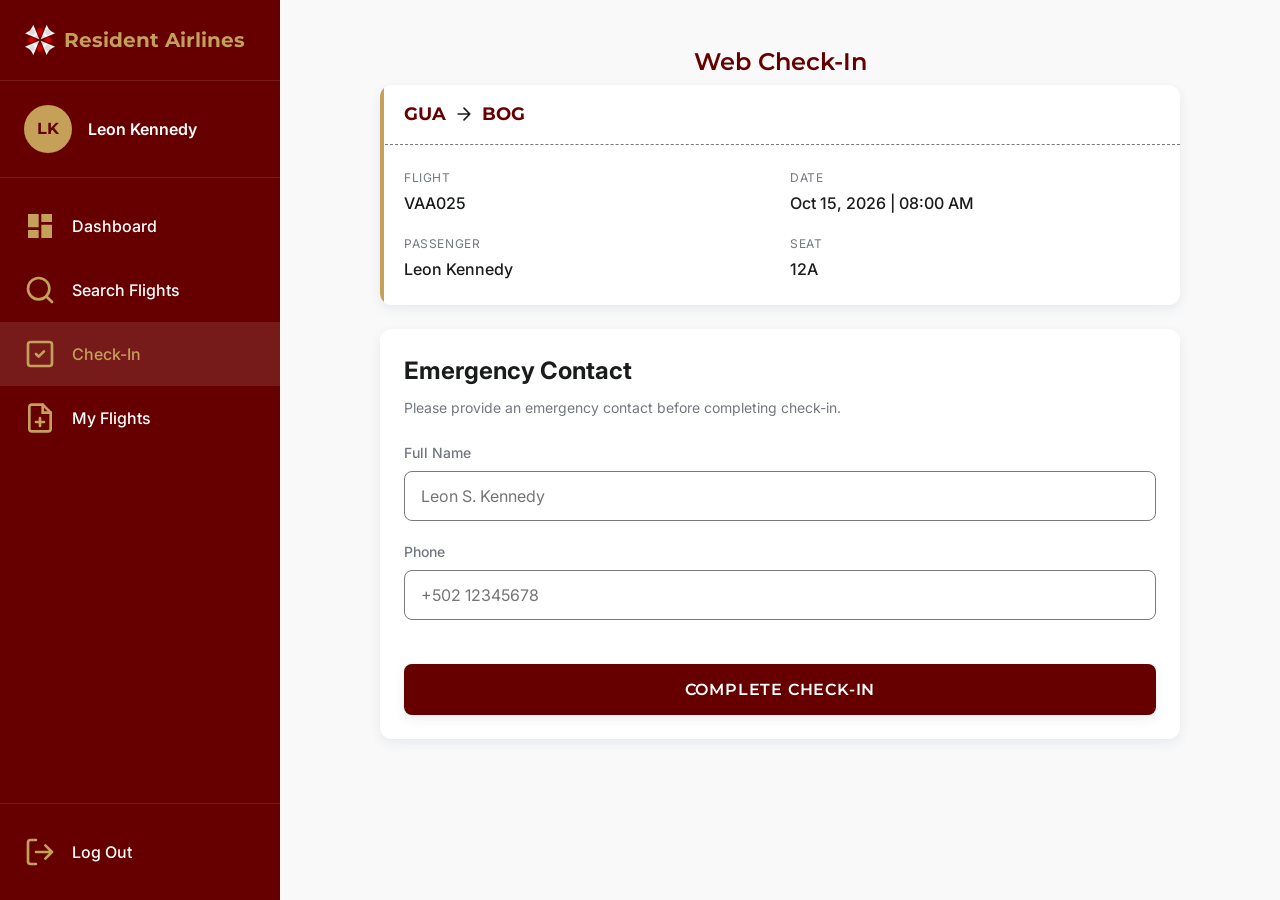
==== checkin.html @ 348cec35 "feat: :sparkles: Update flight card layout with additional body class for styling adjustments" ====
<!DOCTYPE html>
<html lang="en">

<head>
    <meta charset="UTF-8">
    <meta name="viewport" content="width=device-width, initial-scale=1.0">
    <title>Resident Airlines - Check-In</title>
    <link rel="stylesheet" href="./css/style.css">
    <link rel="stylesheet" href="./css/forms.css">
    <link rel="stylesheet" href="./css/layout.css">
    <link rel="stylesheet" href="./css/responsive.css">
</head>

<body>
    <div class="layout layout--dashboard page-content">
        <aside class="sidebar">
            <div class="sidebar__header">
                <div class="sidebar__brand">
                    <svg class="header__logo">
                        <use href="./assets/logo.svg#logo"></use>
                    </svg>
                    <span>Resident Airlines</span>
                </div>
            </div>

            <div class="sidebar__user">
                <div class="sidebar__avatar">LK</div>
                <div class="sidebar__user-info">
                    <span class="sidebar__name">Leon Kennedy</span>
                </div>
            </div>

            <nav class="sidebar__nav">
                <a href="menu.html" class="sidebar__link">
                    <svg class="sidebar__icon">
                        <use href="./assets/icons.svg#grid"></use>
                    </svg>
                    Dashboard
                </a>
                <a href="search-flights.html" class="sidebar__link">
                    <svg class="sidebar__icon">
                        <use href="./assets/icons.svg#search"></use>
                    </svg>
                    Search Flights
                </a>
                <a href="checkin.html" class="sidebar__link sidebar__link--active">
                    <svg class="sidebar__icon">
                        <use href="./assets/icons.svg#check"></use>
                    </svg>
                    Check-In
                </a>
                <a href="my-flights.html" class="sidebar__link">
                    <svg class="sidebar__icon">
                        <use href="./assets/icons.svg#new"></use>
                    </svg>
                    My Flights
                </a>
            </nav>

            <div class="sidebar__footer">
                <a href="index.html" class="sidebar__link sidebar__link--logout">
                    <svg class="sidebar__icon">
                        <use href="./assets/icons.svg#logout"></use>
                    </svg>
                    Log Out
                </a>
            </div>
        </aside>

        <header class="header">
            <div class="header__brand">
                <svg class="logo u-margin-bottom-sm">
                    <use href="./assets/logo.svg#logo"></use>
                </svg>
                <span>Resident Airlines</span>
            </div>
            <div class="header__user">
                <span class="u-margin-right-sm">Hello Leon Kennedy!</span>
                <a href="./index.html" class="btn--link">Log Out</a>
            </div>
        </header>

        <main class="main-content main-content--dashboard">
            <div class="dashboard-inner-content">
                <div class="card-check">
                    <h1 class="card__title u-text-center">Web Check-In</h1>

                    <section class="flight-card u-margin-bottom-md">
                        <div class="flight-card__header">
                            <div class="flight-card__route">
                                GUA
                                <svg class="icon flight__icon">
                                    <use href="./assets/icons.svg#arrow"></use>
                                </svg>
                                BOG
                            </div>
                        </div>
                        <div class="flight-card__body--second">
                            <div class="flight-card__detail">
                                <span class="flight-card__label">Flight</span>
                                <span class="flight-card__value">VAA025</span>
                            </div>
                            <div class="flight-card__detail">
                                <span class="flight-card__label">Date</span>
                                <span class="flight-card__value">Oct 15, 2026 | 08:00 AM</span>
                            </div>
                            <div class="flight-card__detail">
                                <span class="flight-card__label">Passenger</span>
                                <span class="flight-card__value">Leon Kennedy</span>
                            </div>
                            <div class="flight-card__detail">
                                <span class="flight-card__label">Seat</span>
                                <span class="flight-card__value">12A</span>
                            </div>
                        </div>
                    </section>

                    <div class="card">
                        <h2 class="card__title">Emergency Contact</h2>
                        <p class="card__subtitle u-margin-bottom-md">Please provide an emergency contact before
                            completing
                            check-in.</p>

                        <form class="form form--search" action="./menu.html">
                            <div class="form__group">
                                <label class="form__label" for="contact-name">Full Name</label>
                                <input class="form__input" type="text" name="contact-name" id="contact-name"
                                    placeholder="Leon S. Kennedy" required>
                            </div>
                            <div class="form__group">
                                <label class="form__label" for="contact-phone">Phone</label>
                                <input class="form__input" type="tel" name="contact-phone" id="contact-phone"
                                    placeholder="+502 12345678" required>
                            </div>

                            <div class="form__group form__group--full u-margin-top-md">
                                <input class="btn btn--primary" type="submit" value="Complete Check-In">
                            </div>
                        </form>
                    </div>
                </div>
            </div>
        </main>
    </div>
</body>

</html>
---- css/style.css ----
@import url('https://fonts.googleapis.com/css2?family=Inter:wght@400;500;600&family=Montserrat:wght@500;600;700&display=swap');

:root {
  --color-primary: #660000;
  --color-primary-light: #943a3a;
  --color-secondary: #c5a059;
  --color-secondary-light: #e9c176;
  --color-active-secondary: #ffc271;
  --color-background: #f9f9f9;
  --color-surface: #ffffff;
  --color-text-main: #1a1c1c;
  --color-text-muted: #737780;
  --color-border: #7a7a7a;
  --color-error: #ffa939;

  --font-heading: 'Montserrat', sans-serif;
  --font-body: 'Inter', sans-serif;

  --radius-sm: 4px;
  --radius-md: 8px;
  --radius-lg: 12px;
  --radius-xl: 24px;

  --shadow-1: 0 4px 12px rgba(0, 51, 102, 0.08);
  --shadow-hover: 0 8px 24px rgba(0, 51, 102, 0.12);

  --transition-default: all 0.3s ease;
}

*,
*::before,
*::after {
  box-sizing: border-box;
  margin: 0;
  padding: 0;
}

body {
  font-family: var(--font-body);
  background-color: var(--color-background);
  color: var(--color-text-main);
  line-height: 1.5;
}

h1 {
  font-family: var(--font-heading);
  font-weight: 600;
  line-height: 1.2;
  letter-spacing: 0, 02rem;
  color: var(--color-primary);
}

a {
  color: var(--color-primary);
  text-decoration: none;
  transition: var(--transition-default);
}

a:hover,
a:focus {
  color: var(--color-primary-light);
}

.u-text-center {
  text-align: center;
}

.u-margin-top-md {
  margin-top: 1.5rem;
}

.u-margin-bottom-md {
  margin-bottom: 1.5rem;
}

.u-margin-bottom-sm {
  margin-bottom: 0.5rem;
}

.u-display-column {
  display: flex;
  flex-direction: column;
  gap: 1rem;
}

.logo {
  width: 48px;
  height: 48px;
}

.icon {
  display: inline-block;
  width: 48px;
  height: 48px;
  color: var(--color-primary);
  transition: var(--transition-default);
}

.flight__icon {
  width: 20px;
  height: 20px;
  color: var(--color-text-main);
}

.page-content {
  opacity: 0;
  animation: showContent 0.5s ease 0.1s forwards;
}

@keyframes showContent {
  to {
    opacity: 1;
  }
}
---- css/forms.css ----
.form {
  width: 100%;
  display: flex;
  flex-direction: column;
  gap: 1.25rem;
}

.form__group {
  display: flex;
  flex-direction: column;
  gap: 0.5rem;
  position: relative;
}

.form__group--inline {
  flex-direction: row;
  align-items: center;
  justify-content: space-between;
}

.form__label {
  font-size: 0.875rem;
  font-weight: 500;
  color: var(--color-text-muted);
}

.form__input,
.form__select {
  width: 100%;
  padding: 0.875rem 1rem;
  font-family: var(--font-body);
  font-size: 1rem;
  color: var(--color-text-main);
  background-color: var(--color-surface);
  border: 1px solid var(--color-border);
  border-radius: var(--radius-md);
  transition: var(--transition-default);
  outline: none;
}

.form__input:hover,
.form__select:hover {
  border-color: var(--color-text-muted);
}

.form__input:focus,
.form__select:focus,
.form__input:active {
  border-color: var(--color-primary);
  box-shadow: 0 0 0 2px rgba(0, 51, 102, 0.1);
}

.form__checkbox-container {
  display: flex;
  align-items: center;
  gap: 0.5rem;
  cursor: pointer;
  margin-top: 1rem;
}

.form__checkbox {
  appearance: none;
  width: 1.25rem;
  height: 1.25rem;
  border: 1px solid var(--color-border);
  border-radius: var(--radius-sm);
  background-color: var(--color-surface);
  cursor: pointer;
  position: relative;
  transition: var(--transition-default);
}

.form__checkbox:checked {
  background-color: var(--color-primary);
  border-color: var(--color-primary);
  background-image: url("data:image/svg+xml,%3Csvg xmlns='http://www.w3.org/2000/svg' viewBox='0 0 24 24' fill='none' stroke='white' stroke-width='4' stroke-linecap='round' stroke-linejoin='round'%3E%3Cpolyline points='20 6 9 17 4 12'%3E%3C/polyline%3E%3C/svg%3E");
  background-size: 70%;
  background-position: center;
  background-repeat: no-repeat;
}

.btn {
  display: inline-flex;
  align-items: center;
  justify-content: center;
  gap: 0.5rem;
  padding: 1rem 1.5rem;
  font-family: var(--font-heading);
  font-size: 1rem;
  font-weight: 600;
  letter-spacing: 0.05em;
  text-transform: uppercase;
  border: none;
  border-radius: var(--radius-md);
  cursor: pointer;
  transition: var(--transition-default);
  text-align: center;
  width: 100%;
}

.btn--primary {
  background-color: var(--color-primary);
  color: var(--color-surface);
  box-shadow: var(--shadow-1);
}

.btn--primary:hover,
.btn--primary:focus {
  background-color: rgb(95, 0, 0);
  transform: translateY(-2px);
  box-shadow: var(--shadow-hover);
  color: var(--color-surface);
}

.btn--primary:active {
  background-color: #800000;
  transform: translateY(0);
}

.btn--link {
  background: none;
  border: none;
  color: var(--color-primary);
  font-size: 0.875rem;
  font-weight: 500;
  text-decoration: underline;
  padding: 0;
  width: auto;
}

.back-button {
  width: calc(100% - 3rem);
  /* Ajusta el ancho para que no choque con los bordes */

  /* --- NUEVAS PROPIEDADES PARA FIJARLO --- */
  position: fixed;
  bottom: 1.5rem;
  /* Separación del borde inferior de la pantalla */
  left: 1.5rem;
  /* Alineado a la izquierda */
  right: 1.5rem;
  /* Alineado a la derecha (junto con left hace que conserve el ancho) */
  z-index: 100;
  /* Asegura que quede por encima de los demás elementos */
}
---- css/layout.css ----
.layout {
  display: flex;
  flex-direction: column;
  min-height: 100vh;
}

.header {
  background-color: var(--color-surface);
  padding: 1.5rem;
  display: flex;
  align-items: center;
  justify-content: space-between;
  box-shadow: var(--shadow-1);
  position: sticky;
  top: 0;
  z-index: 100;
}

.header__brand {
  display: flex;
  align-items: center;
  gap: 0.5rem;
  color: var(--color-primary);
  font-family: var(--font-heading);
  font-weight: 700;
  font-size: 1.25rem;
}

.header__logo {
  width: 32px;
  height: 32px;
  fill: var(--color-primary);
}

.header__user {
  font-size: 0.875rem;
  font-weight: 500;
}

.main-content {
  flex: 1;
  padding: 2rem 1.5rem;
  display: flex;
  flex-direction: column;
  gap: 0.5rem;
  width: 100%;
  overflow: scroll;
  padding-bottom: 6rem;
  transition: margin-left 0.3s ease, padding 0.3s ease;
}

.main-content--centered {
  justify-content: center;
  align-items: center;
}

/* CARDS */
.card {
  background-color: var(--color-surface);
  border-radius: var(--radius-lg);
  padding: 1.5rem;
  box-shadow: var(--shadow-1);
  transition: var(--transition-default);
}

.card-check {
  max-width: 800px;
  margin: 0 auto;
  width: 100%
}

.card:hover {
  box-shadow: var(--shadow-hover);
  transform: translateY(-2px);
}

.card__header {
  display: flex;
  flex-direction: column;
  align-items: center;
  text-align: center;
  margin-bottom: 1rem;
}

.card__title {
  font-size: 1.5rem;
  margin-bottom: 0.5rem;
}

.card__subtitle {
  color: var(--color-text-muted);
  font-size: 0.875rem;
}

.card__big-text {
  font-size: 1.1rem;
}

.subtext {
  color: var(--color-text-muted);
  font-size: 0.875rem;
  text-align: justify;
}

.auth-container {
  width: 100%;
  max-width: 400px;
}

.grid {
  display: grid;
  gap: 1.5rem;
  grid-template-columns: 1fr;
}

.grid_flight {
  grid-template-columns: 1fr;
}

.action-card {
  display: flex;
  flex-direction: column;
  align-items: center;
  justify-content: center;
  text-align: center;
  padding: 2rem 1.5rem;
  text-decoration: none;
  background-color: var(--color-surface);
  border-radius: var(--radius-lg);
  box-shadow: var(--shadow-1);
  transition: var(--transition-default);
  border-left: 4px solid var(--color-primary);
}

.action-card__icon {
  width: 48px;
  height: 48px;
  color: var(--color-primary);
  margin-bottom: 1rem;
  transition: var(--transition-default);
}

.action-card:hover {
  transform: translateY(-4px);
  box-shadow: var(--shadow-hover);
  color: var(--color-secondary);
  border-left-color: var(--color-secondary);
}

.action-card:focus {
  transform: translateY(-4px);
  box-shadow: var(--shadow-hover);
  color: var(--color-active-secondary);
  border-left-color: var(--color-active-secondary);
  background-color: rgb(241, 241, 241);
}

.action-card:hover .action-card__icon {
  color: var(--color-secondary);
}

.action-card:focus .action-card__icon {
  color: var(--color-active-secondary);
}

.action-card__title {
  color: var(--color-primary);
  font-size: 1.25rem;
  font-family: var(--font-heading);
  font-weight: 600;
}

.card-links {
  margin-top: 1rem;
}

.flight-card {
  display: flex;
  flex-direction: column;
  background-color: var(--color-surface);
  border-radius: var(--radius-lg);
  box-shadow: var(--shadow-1);
  overflow: hidden;
  position: relative;
  transition: var(--transition-default);
}

.flight-card:hover {
  box-shadow: var(--shadow-hover);
}

.flight-card::before {
  content: '';
  position: absolute;
  left: 0;
  top: 0;
  bottom: 0;
  width: 4px;
  background-color: var(--color-secondary);
}

.flight-card__header {
  padding: 1rem 1.5rem;
  border-bottom: 1px dashed var(--color-border);
  display: flex;
  justify-content: space-between;
  align-items: center;
}

.flight-card__route {
  font-family: var(--font-heading);
  font-weight: 700;
  font-size: 1.125rem;
  display: flex;
  align-items: center;
  gap: 0.5rem;
  color: var(--color-primary);
}

.flight-card__code {
  padding: 0.25rem 0.75rem;
  border-radius: 50px;
  font-size: 0.75rem;
  font-weight: 600;
  background-color: var(--color-background);
  color: var(--color-text-main);
}

.flight-card__status {
  background-color: #e3f2fd;
  color: #1565c0;
}

.flight-card__body, .flight-card__body--second {
  padding: 1.5rem;
  display: grid;
  grid-template-columns: 1fr 1fr;
  gap: 1.25rem;
}

.flight-card__detail {
  display: flex;
  flex-direction: column;
}

.flight-card__label {
  font-size: 0.75rem;
  color: var(--color-text-muted);
  text-transform: uppercase;
  letter-spacing: 0.05em;
  margin-bottom: 0.25rem;
}

.flight-card__value {
  font-weight: 500;
  font-size: 1rem;
}

.flight-card__price {
  font-family: var(--font-heading);
  font-weight: 700;
  font-size: 1.5rem;
  color: var(--color-primary);
}

.sidebar {
  display: flex;
  flex-direction: column;
  position: fixed;
  top: 0;
  left: 0;
  bottom: 0;
  width: 280px;
  background-color: var(--color-primary);
  color: var(--color-surface);
  z-index: 999;
  transform: translateX(-100%);
  transition: transform 0.3s ease;
  overflow-y: auto;
}

.sidebar__header {
  padding: 1.5rem;
  border-bottom: 1px solid rgba(255, 255, 255, 0.1);
}

.sidebar__brand {
  display: flex;
  align-items: center;
  gap: 0.5rem;
  font-family: var(--font-heading);
  font-weight: 700;
  font-size: 1.25rem;
  color: var(--color-secondary);
}

.sidebar__brand .header__logo {
  fill: var(--color-secondary);
}

.sidebar__user {
  padding: 1.5rem;
  display: flex;
  align-items: center;
  gap: 1rem;
  border-bottom: 1px solid rgba(255, 255, 255, 0.1);
}

.sidebar__avatar {
  width: 48px;
  height: 48px;
  border-radius: 50%;
  background-color: var(--color-secondary);
  color: var(--color-primary);
  display: flex;
  align-items: center;
  justify-content: center;
  font-weight: 700;
  font-family: var(--font-heading);
}

.sidebar__user-info {
  display: flex;
  flex-direction: column;
}

.sidebar__name {
  font-weight: 600;
}

.sidebar__icon {
  width: 32px;
  height: 32px;
  color: var(--color-secondary);
}

.sidebar__nav {
  display: flex;
  flex-direction: column;
  padding: 1rem 0;
  flex: 1;
}

.sidebar__link {
  display: flex;
  align-items: center;
  gap: 1rem;
  padding: 1rem 1.5rem;
  color: var(--color-surface);
  text-decoration: none;
  font-weight: 500;
  transition: var(--transition-default);
}

.sidebar__link .icon {
  fill: var(--color-surface);
  opacity: 0.7;
  width: 24px;
  height: 24px;
}

.sidebar__link:hover,
.sidebar__link:focus,
.sidebar__link--active {
  background-color: rgba(255, 255, 255, 0.1);
  color: var(--color-secondary);
}

.sidebar__link:hover .icon,
.sidebar__link--active .icon {
  fill: var(--color-secondary);
  opacity: 1;
}

.sidebar__footer {
  padding: 1rem 0;
  border-top: 1px solid rgba(255, 255, 255, 0.1);
}

.sidebar__link--logout:hover {
  color: var(--color-error);
}

.sidebar__link--logout:hover .icon {
  fill: var(--color-error);
}

.dashboard-inner-content {
  width: 100%;
}
---- css/responsive.css ----
/* Tablet */
@media screen and (min-width: 768px) {
    .main-content {
        padding: 3rem;
    }

    .auth-container {
        padding: 2rem;
    }

    .flight-card__body {
        grid-template-columns: repeat(4, 1fr);
        align-items: center;
    }
}

/* Desktop */
@media screen and (min-width: 1024px) {
    .layout {
        max-width: 1280px;
        margin: 0 auto;
        background-color: var(--color-background);
        box-shadow: var(--shadow-hover);
    }

    body {
        background-color: #e5e5e5;
    }

    .main-content {
        padding: 4rem;
    }

    .header {
        padding: 1.5rem 4rem;
    }
}

/* Tablet Dashboard Layout */
@media screen and (min-width: 768px) {
    .layout--dashboard {
        flex-direction: row;
        height: 100vh;
        overflow: hidden;
        max-width: 100%;
        margin: 0;
        box-shadow: none;
    }

    .sidebar {
        transform: translateX(0);
    }

    .header, .back-button {
        display: none;
    }

    .main-content--dashboard {
        margin-left: 280px;
        padding: 3rem;
        overflow-y: auto;
        flex: 1;
        display: flex;
        flex-direction: column;
        align-items: center;
    }
}
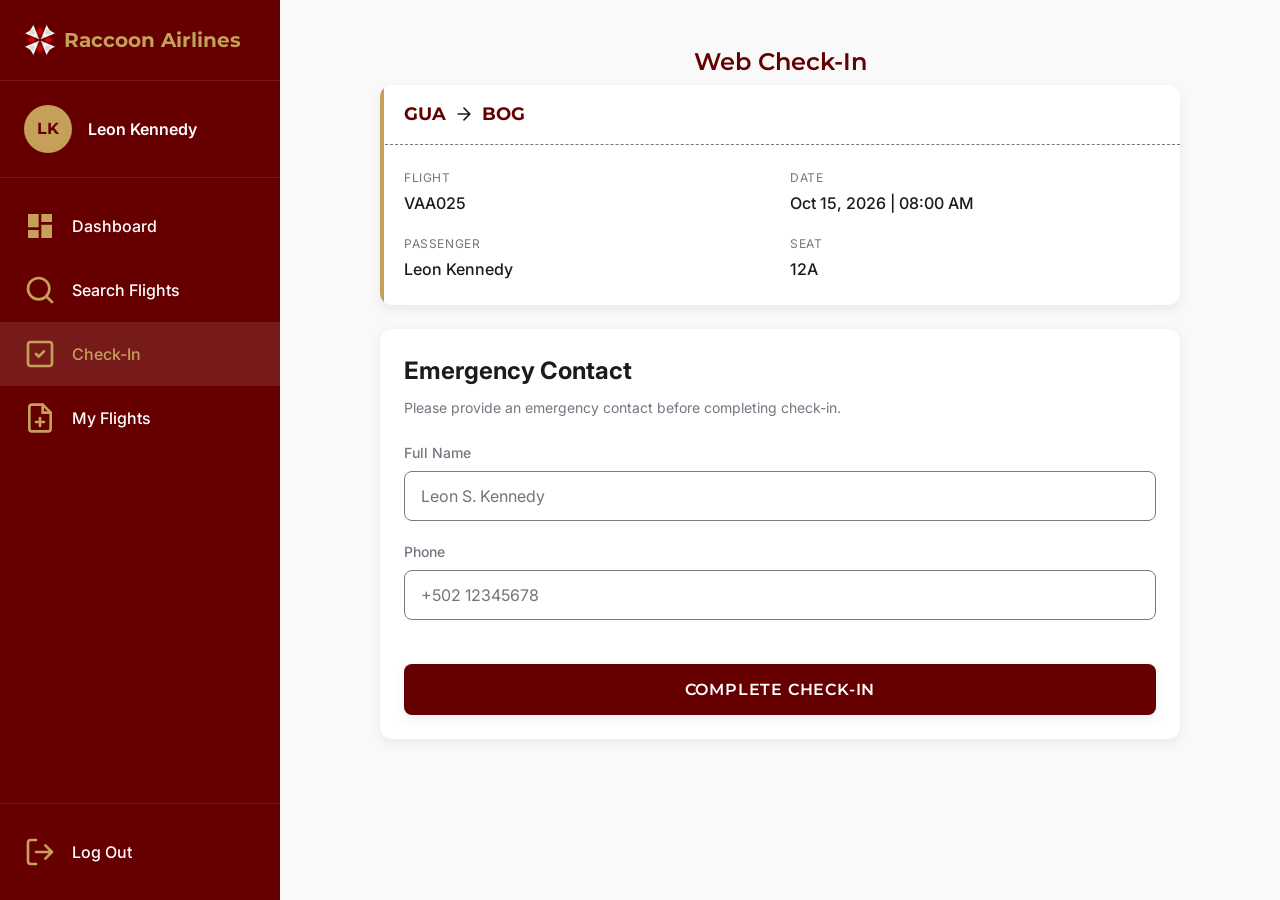
==== commit 17e5447f: "feat: :sparkles: Update branding from Resident Airlines to Raccoon Airlines across multiple HTML fil" ====
--- a/checkin.html
+++ b/checkin.html
@@ -4,7 +4,7 @@
 <head>
     <meta charset="UTF-8">
     <meta name="viewport" content="width=device-width, initial-scale=1.0">
-    <title>Resident Airlines - Check-In</title>
+    <title>Raccoon Airlines - Check-In</title>
     <link rel="stylesheet" href="./css/style.css">
     <link rel="stylesheet" href="./css/forms.css">
     <link rel="stylesheet" href="./css/layout.css">
@@ -19,7 +19,7 @@
                     <svg class="header__logo">
                         <use href="./assets/logo.svg#logo"></use>
                     </svg>
-                    <span>Resident Airlines</span>
+                    <span>Raccoon Airlines</span>
                 </div>
             </div>
 
@@ -72,13 +72,17 @@
                 <svg class="logo u-margin-bottom-sm">
                     <use href="./assets/logo.svg#logo"></use>
                 </svg>
-                <span>Resident Airlines</span>
-            </div>
-            <div class="header__user">
-                <span class="u-margin-right-sm">Hello Leon Kennedy!</span>
-                <a href="./index.html" class="btn--link">Log Out</a>
+                <span>Raccoon Airlines</span>
             </div>
         </header>
+
+        <div class="mobile-user-profile">
+            <div class="mobile-user-profile__avatar">LK</div>
+            <div class="mobile-user-profile__info">
+                <span class="mobile-user-profile__name">Leon Kennedy</span>
+                <a href="./index.html" class="btn--link mobile-user-profile__logout">Log Out</a>
+            </div>
+        </div>
 
         <main class="main-content main-content--dashboard">
             <div class="dashboard-inner-content">
--- a/css/style.css
+++ b/css/style.css
@@ -61,8 +61,73 @@
   color: var(--color-primary-light);
 }
 
+/* Subtext */
 .u-text-center {
   text-align: center;
+}
+
+/* Simulated Loading Screen */
+.loader-screen {
+  position: fixed;
+  top: 0;
+  left: 0;
+  width: 100vw;
+  height: 100vh;
+  background-color: var(--color-background);
+  z-index: 100;
+  display: flex;
+  align-items: center;
+  justify-content: center;
+  animation: hideLoader 0.6s cubic-bezier(0.8, 0, 0.2, 1) 1.5s forwards;
+}
+
+.loader-screen__content {
+  display: flex;
+  flex-direction: column;
+  align-items: center;
+  gap: 2rem;
+}
+
+.loader-screen__logo {
+  width: 100px;
+  height: 100px;
+  animation: spinLogo 2s linear infinite;
+}
+
+.loader-screen__bar {
+  width: 200px;
+  height: 4px;
+  background-color: #d1d1d1;
+  border-radius: 4px;
+  overflow: hidden;
+  position: relative;
+}
+
+.loader-screen__bar::after {
+  content: '';
+  position: absolute;
+  top: 0;
+  left: 0;
+  height: 100%;
+  width: 0%;
+  background-color: var(--color-primary);
+  border-radius: 4px;
+  animation: fillBar 1.2s ease-out forwards;
+}
+
+@keyframes hideLoader {
+  0% { opacity: 1; visibility: visible; }
+  100% { opacity: 0; visibility: hidden; }
+}
+
+@keyframes spinLogo {
+  0% { transform: rotate(0deg); }
+  100% { transform: rotate(360deg); }
+}
+
+@keyframes fillBar {
+  0% { width: 0%; }
+  100% { width: 100%; }
 }
 
 .u-margin-top-md {
@@ -96,6 +161,14 @@
   transition: var(--transition-default);
 }
 
+.icon-small {
+  width: 20px;
+  height: 20px;
+  fill: none;
+  stroke: currentColor;
+  color: currentColor;
+}
+
 .flight__icon {
   width: 20px;
   height: 20px;
--- a/css/layout.css
+++ b/css/layout.css
@@ -11,9 +11,34 @@
   align-items: center;
   justify-content: space-between;
   box-shadow: var(--shadow-1);
-  position: sticky;
-  top: 0;
+  position: static;
   z-index: 100;
+}
+
+.auth-header {
+  background: transparent;
+  box-shadow: none;
+  position: static;
+  padding: 1rem 1.5rem 0;
+}
+
+.header__back {
+  display: inline-flex;
+  align-items: center;
+  gap: 0.5rem;
+  font-size: 1rem;
+  font-weight: 500;
+  color: var(--color-primary);
+  text-decoration: none;
+  transition: var(--transition-default);
+}
+
+.header__back:hover {
+  color: var(--color-secondary);
+}
+
+.header__back .icon-small {
+  transform: rotate(180deg);
 }
 
 .header__brand {
@@ -45,7 +70,6 @@
   gap: 0.5rem;
   width: 100%;
   overflow: scroll;
-  padding-bottom: 6rem;
   transition: margin-left 0.3s ease, padding 0.3s ease;
 }
 
@@ -387,4 +411,43 @@
 
 .dashboard-inner-content {
   width: 100%;
+}
+
+.mobile-user-profile {
+  display: flex;
+  align-items: center;
+  gap: 1rem;
+  padding: 1.5rem;
+}
+
+.mobile-user-profile__avatar {
+  width: 48px;
+  height: 48px;
+  border-radius: 50%;
+  background-color: var(--color-secondary);
+  color: var(--color-primary);
+  display: flex;
+  align-items: center;
+  justify-content: center;
+  font-weight: 700;
+  font-family: var(--font-heading);
+}
+
+.mobile-user-profile__info {
+  display: flex;
+  flex-direction: column;
+}
+
+.mobile-user-profile__name {
+  font-weight: 600;
+  color: var(--color-primary);
+  font-family: var(--font-heading);
+}
+
+.mobile-user-profile__logout {
+  font-size: 0.875rem;
+  color: var(--color-text-muted);
+  text-decoration: underline;
+  margin-top: 0.25rem;
+  display: inline-block;
 }
--- a/css/responsive.css
+++ b/css/responsive.css
@@ -5,7 +5,10 @@
     }
 
     .auth-container {
-        padding: 2rem;
+        padding: 3rem;
+        max-width: 450px;
+        box-shadow: var(--shadow-hover);
+        border-top: 6px solid var(--color-primary);
     }
 
     .flight-card__body {
@@ -51,7 +54,7 @@
         transform: translateX(0);
     }
 
-    .header, .back-button {
+    .header, .back-button, .mobile-user-profile {
         display: none;
     }
 
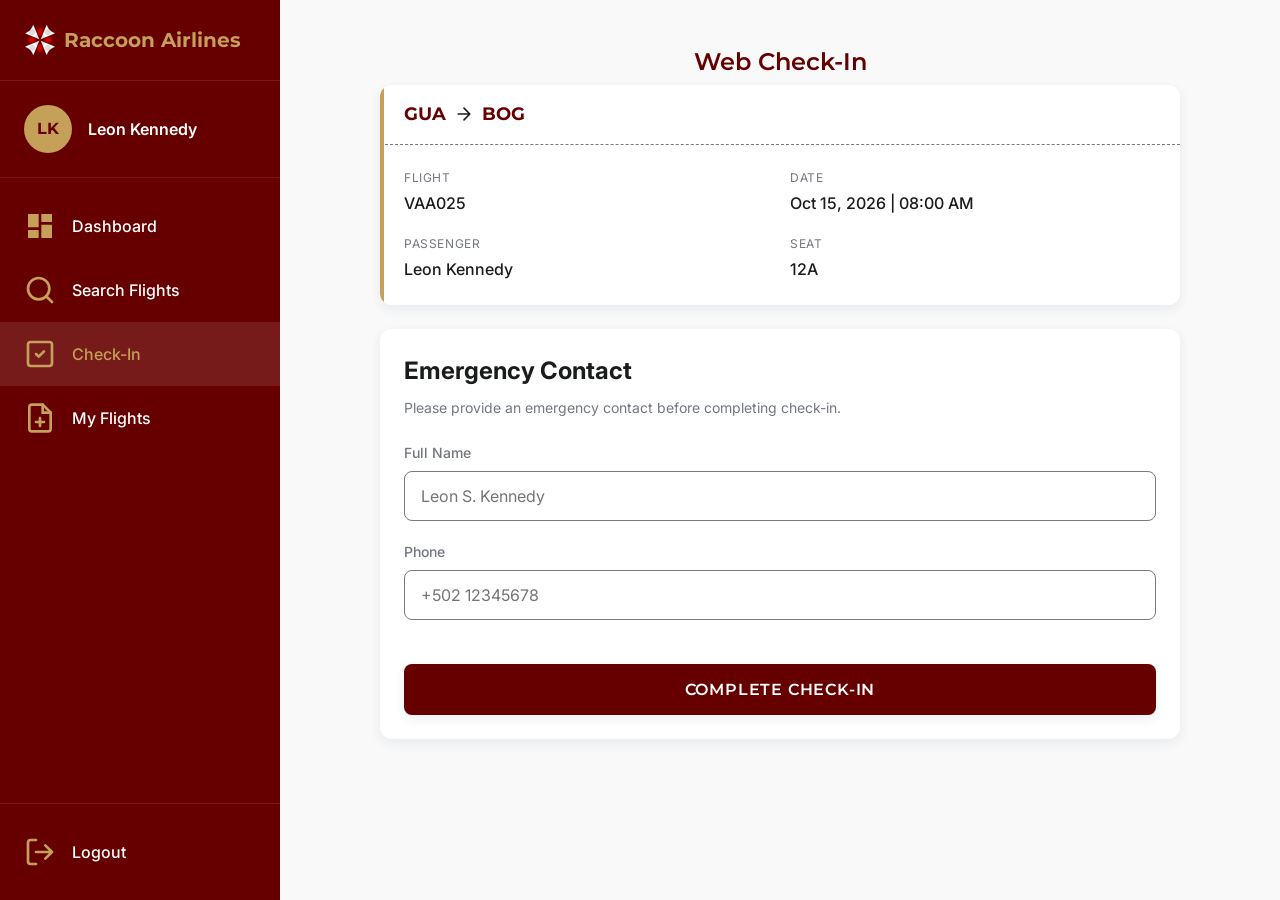
==== commit e849f14b: "feat: :sparkles: Standardize logout text to "Logout" across multiple HTML files" ====
--- a/checkin.html
+++ b/checkin.html
@@ -62,7 +62,7 @@
                     <svg class="sidebar__icon">
                         <use href="./assets/icons.svg#logout"></use>
                     </svg>
-                    Log Out
+                    Logout
                 </a>
             </div>
         </aside>
@@ -80,7 +80,7 @@
             <div class="mobile-user-profile__avatar">LK</div>
             <div class="mobile-user-profile__info">
                 <span class="mobile-user-profile__name">Leon Kennedy</span>
-                <a href="./index.html" class="btn--link mobile-user-profile__logout">Log Out</a>
+                <a href="./index.html" class="btn--link mobile-user-profile__logout">Logout</a>
             </div>
         </div>
 
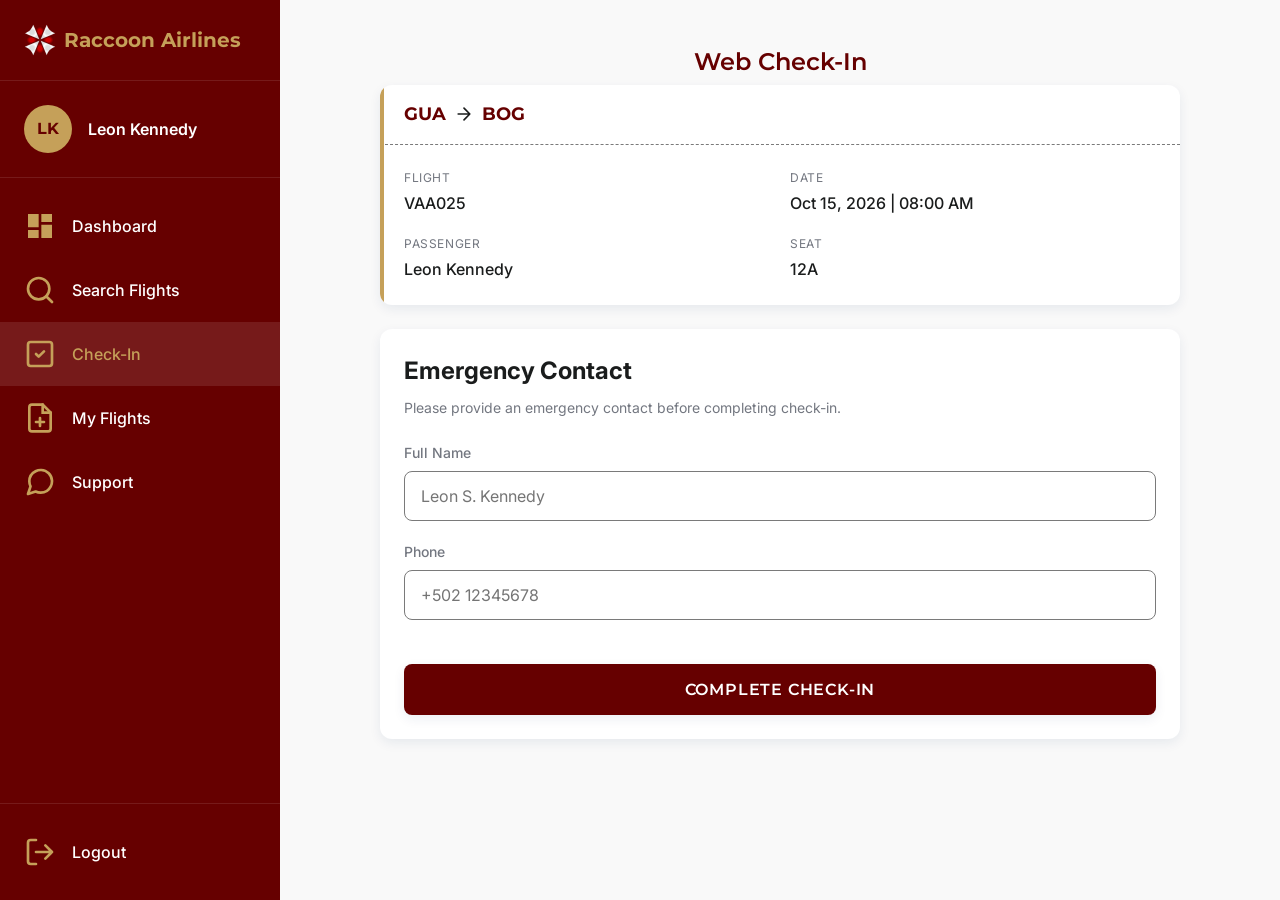
==== commit 08cd0bb1: "feat: :sparkles: add support link to navigation sidebars and main menu action cards" ====
--- a/checkin.html
+++ b/checkin.html
@@ -9,6 +9,7 @@
     <link rel="stylesheet" href="./css/forms.css">
     <link rel="stylesheet" href="./css/layout.css">
     <link rel="stylesheet" href="./css/responsive.css">
+    <link rel="icon" type="image/svg+xml" href="./img/logo.svg">
 </head>
 
 <body>
@@ -55,6 +56,13 @@
                     </svg>
                     My Flights
                 </a>
+
+                <a href="feedback-form.html" class="sidebar__link">
+                    <svg class="sidebar__icon">
+                        <use href="./assets/icons.svg#message"></use>
+                    </svg>
+                    Support
+                </a>
             </nav>
 
             <div class="sidebar__footer">
@@ -82,6 +90,7 @@
                 <span class="mobile-user-profile__name">Leon Kennedy</span>
                 <a href="./index.html" class="btn--link mobile-user-profile__logout">Logout</a>
             </div>
+            <a href="./menu.html" class="mobile-user-profile__menu">Menú</a>
         </div>
 
         <main class="main-content main-content--dashboard">
@@ -129,12 +138,12 @@
                             <div class="form__group">
                                 <label class="form__label" for="contact-name">Full Name</label>
                                 <input class="form__input" type="text" name="contact-name" id="contact-name"
-                                    placeholder="Leon S. Kennedy" required>
+                                    placeholder="Leon S. Kennedy" pattern="[A-Za-zÀ-ÿ\s]+" title="Solo letras y espacios permitidos" required>
                             </div>
                             <div class="form__group">
                                 <label class="form__label" for="contact-phone">Phone</label>
                                 <input class="form__input" type="tel" name="contact-phone" id="contact-phone"
-                                    placeholder="+502 12345678" required>
+                                    placeholder="+502 12345678" pattern="[\+0-9\s\-]+" title="Introduce un número de teléfono válido" required>
                             </div>
 
                             <div class="form__group form__group--full u-margin-top-md">
--- a/css/style.css
+++ b/css/style.css
@@ -74,7 +74,7 @@
   width: 100vw;
   height: 100vh;
   background-color: var(--color-background);
-  z-index: 100;
+  z-index: 9999;
   display: flex;
   align-items: center;
   justify-content: center;
--- a/css/forms.css
+++ b/css/forms.css
@@ -130,16 +130,54 @@
 
 .back-button {
   width: calc(100% - 3rem);
-  /* Ajusta el ancho para que no choque con los bordes */
-
-  /* --- NUEVAS PROPIEDADES PARA FIJARLO --- */
   position: fixed;
   bottom: 1.5rem;
-  /* Separación del borde inferior de la pantalla */
   left: 1.5rem;
-  /* Alineado a la izquierda */
   right: 1.5rem;
-  /* Alineado a la derecha (junto con left hace que conserve el ancho) */
   z-index: 100;
-  /* Asegura que quede por encima de los demás elementos */
+}
+
+@keyframes processingPulse {
+  0% { background-color: var(--color-primary); box-shadow: 0 4px 12px rgba(0, 0, 0, 0.2); }
+  50% { background-color: #d32f2f; box-shadow: 0 0 15px rgba(211, 47, 47, 0.6); }
+  100% { background-color: var(--color-primary); box-shadow: 0 4px 12px rgba(0, 0, 0, 0.2); }
+}
+
+.btn--animated {
+  transition: all 0.3s ease;
+}
+
+.btn--animated:hover, .btn--animated:focus {
+  animation: processingPulse 1.5s infinite;
+  transform: translateY(-2px);
+}
+
+.form__input:not(:placeholder-shown):valid, 
+.form__textarea:not(:placeholder-shown):valid {
+  border-color: #4CAF50;
+}
+
+.form__input:not(:placeholder-shown):invalid, 
+.form__textarea:not(:placeholder-shown):invalid {
+  border-color: #F44336;
+}
+
+.form__textarea {
+  width: 100%;
+  padding: 0.875rem 1rem;
+  font-family: var(--font-body);
+  font-size: 1rem;
+  color: var(--color-text-main);
+  background-color: var(--color-surface);
+  border: 1px solid var(--color-border);
+  border-radius: var(--radius-md);
+  transition: var(--transition-default);
+  outline: none;
+  resize: vertical;
+  min-height: 120px;
+}
+
+.form__textarea:focus {
+  border-color: var(--color-primary);
+  box-shadow: 0 0 0 2px rgba(0, 51, 102, 0.1);
 }
--- a/css/layout.css
+++ b/css/layout.css
@@ -22,6 +22,39 @@
   padding: 1rem 1.5rem 0;
 }
 
+.login-wrapper {
+    display: flex;
+    flex-direction: column;
+    min-height: 100vh;
+}
+
+.login-form-container {
+    flex: 1;
+    display: flex;
+    flex-direction: column;
+    padding: 1rem;
+    background: #ffffff;
+}
+
+.login-showcase {
+    position: fixed;
+    top: 0;
+    right: 0;
+    bottom: 0;
+    width: 300px;
+    background-color: #4a0d0d;
+    z-index: 999;
+    transform: translateX(100%);
+    transition: transform 0.3s ease;
+    display: flex;
+    flex-direction: column;
+    overflow: hidden;
+}
+
+.login-showcase--active {
+    transform: translateX(0);
+}
+
 .header__back {
   display: inline-flex;
   align-items: center;
@@ -71,6 +104,10 @@
   width: 100%;
   overflow: scroll;
   transition: margin-left 0.3s ease, padding 0.3s ease;
+}
+
+.main-button {
+  padding-bottom: 6rem;
 }
 
 .main-content--centered {
@@ -211,6 +248,7 @@
 
 .flight-card:hover {
   box-shadow: var(--shadow-hover);
+  transform: translateY(-2px);
 }
 
 .flight-card::before {
@@ -450,4 +488,12 @@
   text-decoration: underline;
   margin-top: 0.25rem;
   display: inline-block;
+}
+
+.mobile-user-profile__menu {
+  margin-left: auto;
+  font-size: 0.875rem;
+  color: var(--color-primary);
+  text-decoration: underline;
+  font-weight: 500;
 }
--- a/css/responsive.css
+++ b/css/responsive.css
@@ -1,3 +1,91 @@
+.login-showcase {
+    background-image: url('../assets/airline_bg.png');
+    background-size: cover;
+    background-position: center;
+    align-items: center;
+    justify-content: center;
+}
+
+.login-showcase::before {
+    content: '';
+    position: absolute;
+    top: 0; left: 0; right: 0; bottom: 0;
+    background: linear-gradient(135deg, rgba(160, 20, 20, 0.4) 0%, rgba(80, 10, 10, 0.8) 100%);
+}
+
+.showcase-content {
+    position: relative;
+    z-index: 2;
+    text-align: center;
+    color: white;
+    padding: 3rem;
+    border-radius: 24px;
+    max-width: 600px;
+    transform: translateY(20px);
+    animation: fadeInUp 1s cubic-bezier(0.16, 1, 0.3, 1) forwards;
+}
+
+.glass-panel {
+    background: rgba(255, 255, 255, 0.05);
+    backdrop-filter: blur(16px);
+    -webkit-backdrop-filter: blur(16px);
+    border: 1px solid rgba(255, 255, 255, 0.15);
+    box-shadow: 0 8px 32px 0 rgba(0, 0, 0, 0.2);
+}
+
+.showcase-content h2 {
+    font-size: 3.5rem;
+    font-weight: 800;
+    margin-bottom: 0.5rem;
+    letter-spacing: -1px;
+    text-shadow: 0 4px 12px rgba(0,0,0,0.3);
+}
+
+.showcase-content p {
+    font-size: 1.1rem;
+    font-weight: 500;
+    letter-spacing: 5px;
+    margin-bottom: 2.5rem;
+    text-transform: uppercase;
+    color: rgba(255, 255, 255, 0.9);
+}
+
+.showcase-features {
+    display: flex;
+    gap: 1rem;
+    justify-content: center;
+    flex-wrap: wrap;
+}
+
+.feature-tag {
+    background: rgba(255, 255, 255, 0.1);
+    border: 1px solid rgba(255, 255, 255, 0.2);
+    padding: 0.6rem 1.2rem;
+    border-radius: 30px;
+    font-size: 0.9rem;
+    font-weight: 500;
+    backdrop-filter: blur(8px);
+    transition: all 0.3s ease;
+    cursor: default;
+}
+
+.feature-tag:hover {
+    background: rgba(255, 255, 255, 0.2);
+    transform: translateY(-3px);
+    box-shadow: 0 4px 12px rgba(0,0,0,0.2);
+}
+
+@keyframes fadeInUp {
+    from {
+        opacity: 0;
+        transform: translateY(40px);
+    }
+    to {
+        opacity: 1;
+        transform: translateY(0);
+    }
+}
+
 /* Tablet */
 @media screen and (min-width: 768px) {
     .main-content {
@@ -15,12 +103,44 @@
         grid-template-columns: repeat(4, 1fr);
         align-items: center;
     }
+
+    .login-wrapper {
+        flex-direction: row;
+        height: 100vh;
+        overflow: hidden;
+    }
+
+    .login-form-container {
+        flex: 0 0 50%;
+        max-width: 550px;
+        padding: 2rem 3rem;
+        box-shadow: 15px 0 30px rgba(0,0,0,0.08);
+        z-index: 2;
+        overflow-y: auto;
+    }
+
+    .login-card {
+        padding: 2rem;
+    }
+
+    .login-showcase {
+        flex: 1;
+        display: flex;
+        align-items: center;
+        justify-content: center;
+        position: relative;
+        padding: 3rem;
+        transform: translateX(0); /* Override mobile off-canvas */
+        width: auto;
+    }
+
+
 }
 
 /* Desktop */
 @media screen and (min-width: 1024px) {
     .layout {
-        max-width: 1280px;
+        width: 100vw;
         margin: 0 auto;
         background-color: var(--color-background);
         box-shadow: var(--shadow-hover);
@@ -36,6 +156,16 @@
 
     .header {
         padding: 1.5rem 4rem;
+    }
+
+    .login-form-container {
+        flex: 0 0 40%;
+        max-width: 600px;
+        padding: 4rem 5rem;
+    }
+    
+    .showcase-content h2 {
+        font-size: 4.5rem;
     }
 }
 
@@ -54,7 +184,9 @@
         transform: translateX(0);
     }
 
-    .header, .back-button, .mobile-user-profile {
+    .layout--dashboard .header, 
+    .layout--dashboard .back-button, 
+    .layout--dashboard .mobile-user-profile {
         display: none;
     }
 
